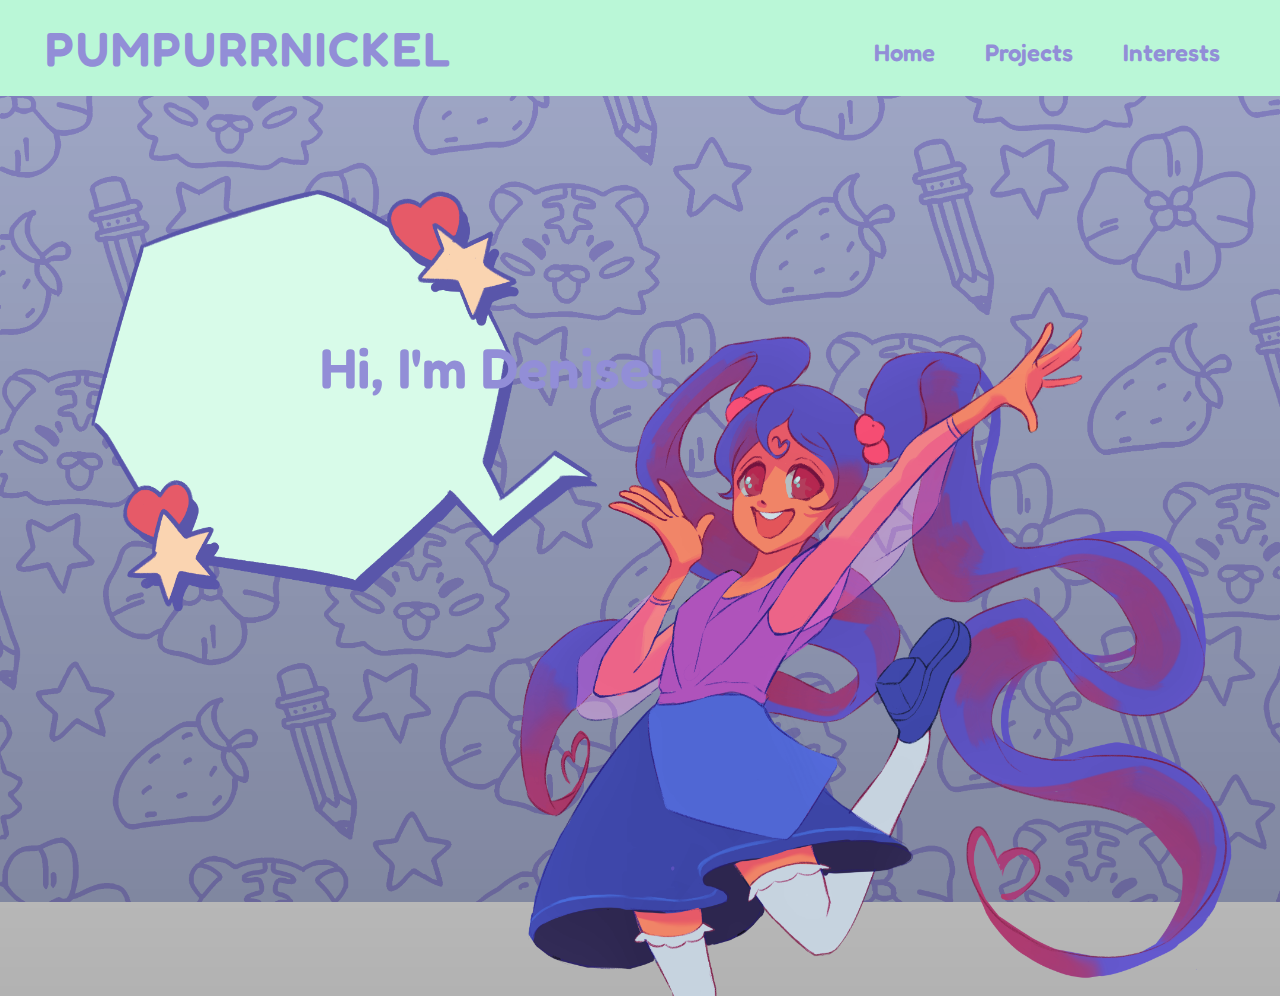
==== index.html @ 12d0510f "first commit" ====
<!DOCTYPE html>
<html lang="en">
<head>
    <meta charset="UTF-8">
    <meta http-equiv="X-UA-Compatible" content="IE=edge">
    <meta name="viewport" content="width=device-width, initial-scale=1.0">
    <title>Pumpurrnickel</title>
    <link rel="stylesheet" href="indexstyle.css">
</head>

<body>
    <header>
        <nav class="navbar">
            <div class="container">
                <a href="index.html" class="logo">Pumpurrnickel</a>
                <ul class="navbar-nav">
                    <li><a href="#">Home</a></li>
                    <li><a href="#">Projects</a></li>
                    <li><a href="#">Interests</a></li>
                </ul>
            </div>
        </nav>
        <div class="banner">
            <div class="container">
                <img src="images/index/Welcome.png">
                <div class="welcome_message">
                    <h3>Hi, I'm Denise!</h3>
                </div>
            </div>
        </div>
    </header>

    <section class="bio" id="bio">

    </section>
</body>
</html>
---- indexstyle.css ----
@import url('https://fonts.googleapis.com/css2?family=Montserrat:wght@100&family=Playfair+Display:wght@800;900&display=swap');
@import url('https://fonts.googleapis.com/css2?family=Fredoka:wght@600&family=Montserrat:wght@100&family=Playfair+Display:wght@800;900&display=swap');

:root{
    --Mont: "Montserrat", serif;
    --Fred: "Fredoka", sans-serif;
    --Wisteria: #928ED7;
}

*{
    padding: 0;
    margin: 0;
    font-family: var(--Mont);
    box-sizing: border-box;
}

.container{
    max-width: 1320px;
    margin: 0 auto;
    padding: 0 1.6rem;
    display: flex;
    justify-content: space-between;
}

.container ul{
    display: flex;
    justify-content: center;
    align-items: center;
}

.container ul li{
    list-style: none;
    margin-left: 20px;
}

.container ul li a{
    text-decoration: none;
    padding: 6px 15px;
    color: var(--Wisteria);
    font-family: var(--Fred);
    font-weight: 600;
    font-size: 24px;
}

header{
    min-height: 100vh;
    background: linear-gradient(rgba(0, 0, 0, 0.1), rgba(0, 0, 0, 0.3)), url(images/index/Portfolio_Pattern.png) center/ cover no-repeat fixed;
    display: flex;
    flex-direction: column;
    justify-content: stretch;
}

.navbar{
    background: #BAF7D7;
    padding: 1.2rem;
}

.navbar-nav{
    padding: 0.8rem 0 0.2rem 0;
    text-align: center;
}


.logo{
    color:var(--Wisteria);
    font-size: 3rem;
    display: block;
    text-align: center;
    text-decoration: none;
    font-family:var(--Fred);
    font-weight: 600;
    letter-spacing: 2px;
    text-transform: uppercase;
}

.banner{
    flex: 1;
    display: flex;
    align-items: center;
    justify-content: center;
    text-align: center;
    color: var(--Wisteria);
}

.banner img{
    height: 100vh;
    padding: 0;
    margin: 0%;
}

.welcome_message{
    position: absolute;
    top: 37%;
    left: 25%;
}

.welcome_message h3{
    font-family: var(--Fred);
    font-weight: 600;
    font-size: 56px;
    color: var(--Wisteria);
}
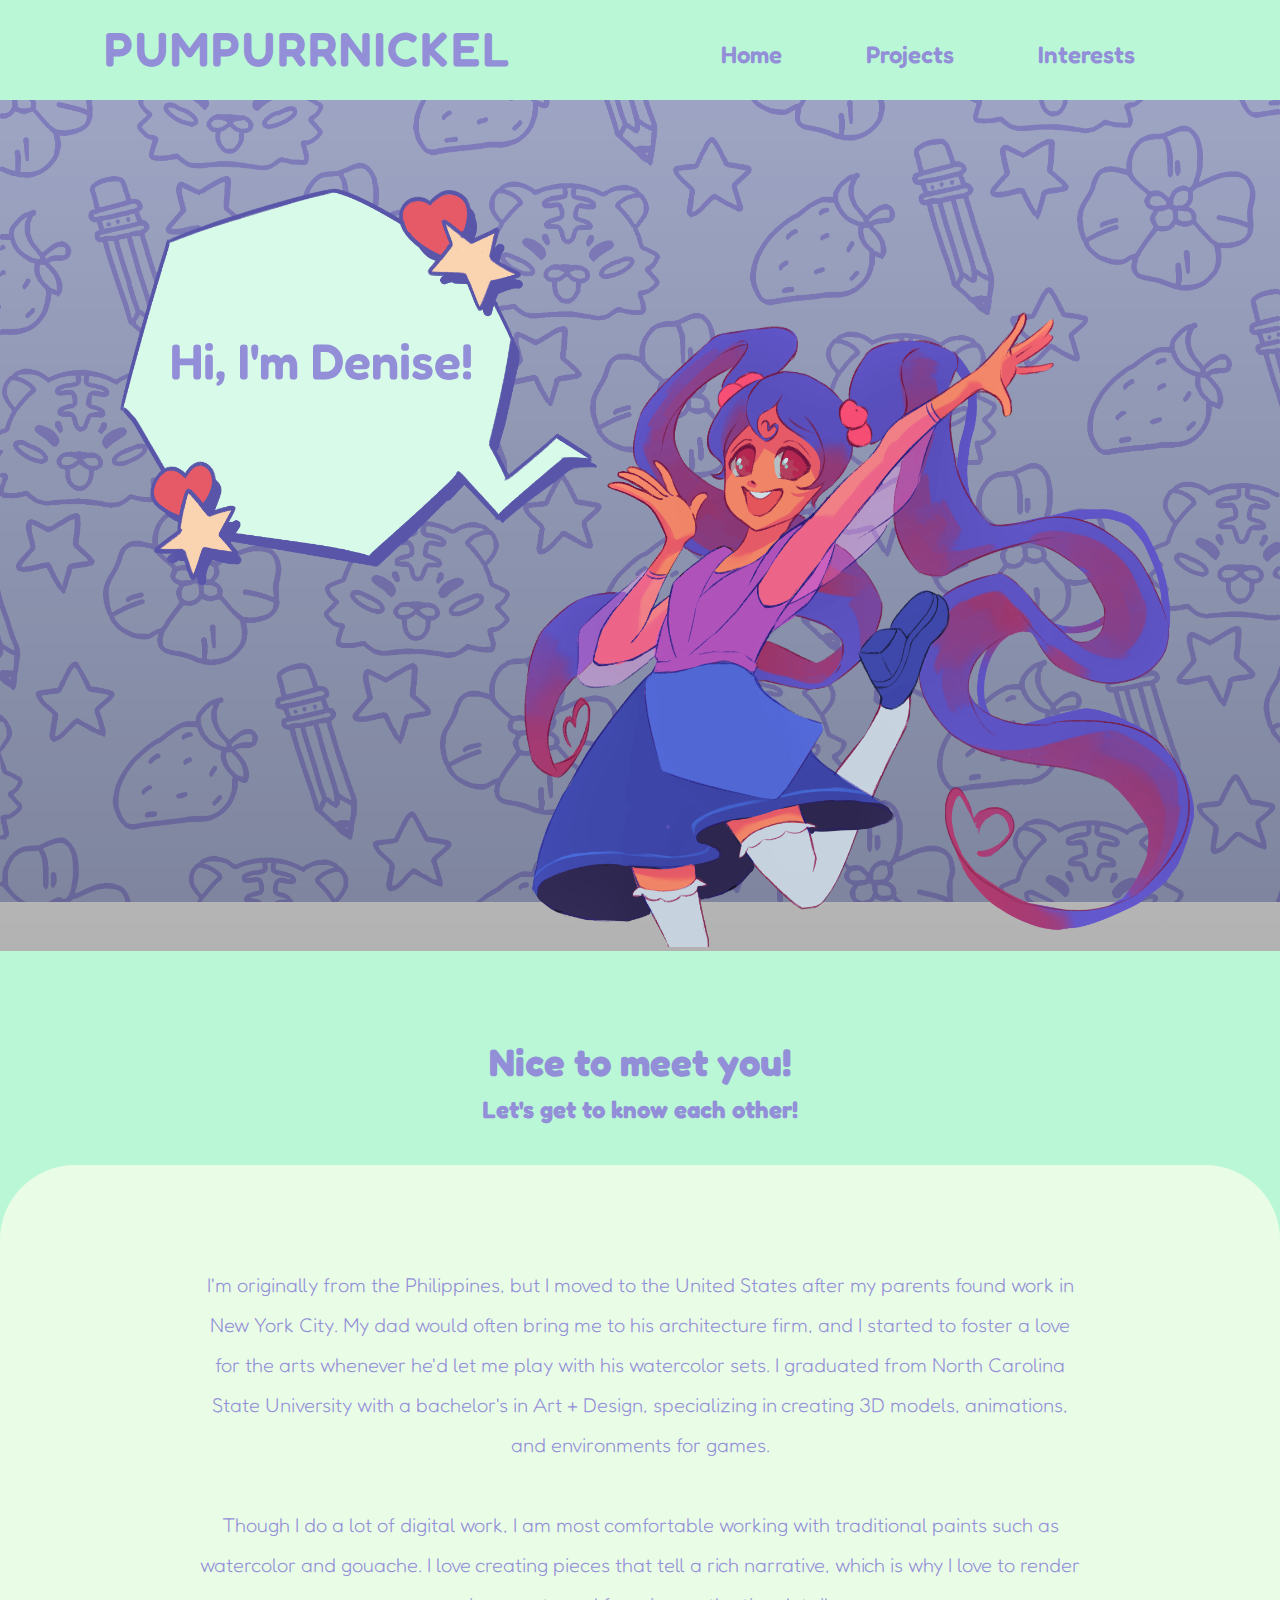
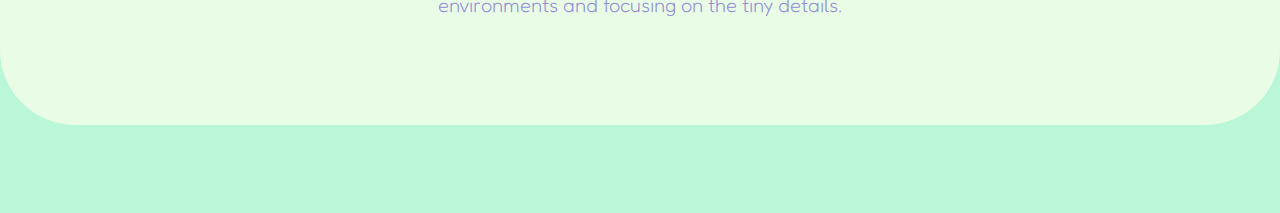
==== commit 43fe2242: "finished pages" ====
--- a/index.html
+++ b/index.html
@@ -1,37 +1,53 @@
 <!DOCTYPE html>
 <html lang="en">
-<head>
-    <meta charset="UTF-8">
-    <meta http-equiv="X-UA-Compatible" content="IE=edge">
-    <meta name="viewport" content="width=device-width, initial-scale=1.0">
+  <head>
+    <meta charset="UTF-8" />
+    <meta http-equiv="X-UA-Compatible" content="IE=edge" />
+    <meta name="viewport" content="width=device-width, initial-scale=1.0" />
     <title>Pumpurrnickel</title>
-    <link rel="stylesheet" href="indexstyle.css">
-</head>
+    <link rel="stylesheet" href="indexstyle.css" />
+  </head>
 
-<body>
+  <body>
     <header>
-        <nav class="navbar">
-            <div class="container">
-                <a href="index.html" class="logo">Pumpurrnickel</a>
-                <ul class="navbar-nav">
-                    <li><a href="#">Home</a></li>
-                    <li><a href="#">Projects</a></li>
-                    <li><a href="#">Interests</a></li>
-                </ul>
-            </div>
-        </nav>
-        <div class="banner">
-            <div class="container">
-                <img src="images/index/Welcome.png">
-                <div class="welcome_message">
-                    <h3>Hi, I'm Denise!</h3>
-                </div>
-            </div>
+      <nav class="navbar">
+        <a href="index.html" class="logo">Pumpurrnickel</a>
+        <ul class="navbar-nav">
+          <li><a href="index.html">Home</a></li>
+          <li><a href="projects.html">Projects</a></li>
+          <li><a href="interests.html">Interests</a></li>
+        </ul>
+      </nav>
+      <div class="banner">
+        <div class="welcome_message">
+          <h3>Hi, I'm Denise!</h3>
+          <img src="images/index/Welcome.png" alt="Decorative drawing of a girl giving greetings"/>
         </div>
+      </div>
     </header>
 
     <section class="bio" id="bio">
-
+      <div class="title">
+        <h1>Nice to meet you!</h1>
+        <h2>Let's get to know each other!</h2>
+      </div>
+      <div class="blog">
+        <p>
+          I'm originally from the Philippines, but I moved to the United States
+          after my parents found work in New York City. My dad would often bring
+          me to his architecture firm, and I started to foster a love for the
+          arts whenever he'd let me play with his watercolor sets. I graduated
+          from North Carolina State University with a bachelor's in Art +
+          Design, specializing in creating 3D models, animations, and
+          environments for games.
+          <br />
+          <br />
+          Though I do a lot of digital work, I am most comfortable working with
+          traditional paints such as watercolor and gouache. I love creating pieces
+          that tell a rich narrative, which is why I love to render environments and
+          focusing on the tiny details.
+        </p>
+      </div>
     </section>
-</body>
-</html>+  </body>
+</html>
--- a/indexstyle.css
+++ b/indexstyle.css
@@ -5,35 +5,34 @@
     --Mont: "Montserrat", serif;
     --Fred: "Fredoka", sans-serif;
     --Wisteria: #928ED7;
+    --Mint: #BAF7D7;
+    --Honeydew: #E9FCE6;
 }
 
 *{
     padding: 0;
     margin: 0;
-    font-family: var(--Mont);
+    font-family: var(--Fred);
     box-sizing: border-box;
 }
 
+/* Header design section for index page */
+
 .container{
-    max-width: 1320px;
-    margin: 0 auto;
     padding: 0 1.6rem;
     display: flex;
     justify-content: space-between;
 }
 
-.container ul{
+ul{
     display: flex;
-    justify-content: center;
+    width: 40%;
+    list-style: none;
+    justify-content: space-around;
     align-items: center;
 }
 
-.container ul li{
-    list-style: none;
-    margin-left: 20px;
-}
-
-.container ul li a{
+ul li a{
     text-decoration: none;
     padding: 6px 15px;
     color: var(--Wisteria);
@@ -43,15 +42,17 @@
 }
 
 header{
-    min-height: 100vh;
+    min-height: 80vh;
     background: linear-gradient(rgba(0, 0, 0, 0.1), rgba(0, 0, 0, 0.3)), url(images/index/Portfolio_Pattern.png) center/ cover no-repeat fixed;
     display: flex;
     flex-direction: column;
-    justify-content: stretch;
 }
 
 .navbar{
-    background: #BAF7D7;
+    display: flex;
+    height: 100px;
+    justify-content: space-around;
+    background: var(--Mint);
     padding: 1.2rem;
 }
 
@@ -60,12 +61,10 @@
     text-align: center;
 }
 
-
 .logo{
     color:var(--Wisteria);
     font-size: 3rem;
     display: block;
-    text-align: center;
     text-decoration: none;
     font-family:var(--Fred);
     font-weight: 600;
@@ -74,29 +73,79 @@
 }
 
 .banner{
-    flex: 1;
+    /* flex: 1; */
     display: flex;
-    align-items: center;
+    /* align-items: center; */
     justify-content: center;
-    text-align: center;
     color: var(--Wisteria);
 }
 
 .banner img{
-    height: 100vh;
-    padding: 0;
-    margin: 0%;
+    /* position: absolute; */
+    width: 1200px;
+    /* padding: 0;
+    margin: 0%; */
 }
 
 .welcome_message{
-    position: absolute;
-    top: 37%;
-    left: 25%;
+    position: relative;
+    /* top: 37%;
+    left: 25%; */
 }
 
 .welcome_message h3{
     font-family: var(--Fred);
     font-weight: 600;
-    font-size: 56px;
+    font-size: 50px;
     color: var(--Wisteria);
+    position: absolute;
+    z-index: 1;
+    top: 230px;
+    left: 130px;
 }
+
+/* Paragraph design section */
+
+
+.bio{
+    padding: 4.5rem 0;
+    background-color: var(--Mint);
+    justify-items: center;
+    flex-direction: column;
+}
+
+.title{
+    text-align: center;
+    padding: 1rem 0;
+    color:var(--Wisteria)
+}
+
+.title h1{
+    font-family: var(--Fred);
+    font-size: 2.4rem;
+}
+
+.title h2{
+    padding: 0.6rem 0;
+}
+
+.blog{
+    display:block;
+    margin-block-start: 1em;
+    margin-block-end: 1em;
+    margin-inline-start: 0;
+    margin-inline-end: 0;
+    text-align: center;
+    border-style: none;
+    border-radius: 75px;
+    background-color: var(--Honeydew);
+}
+
+.blog p{
+    margin:0 200px;
+    line-height: 40px;
+    font-size: 20px;
+    padding: 100px 0;
+    color: var(--Wisteria);
+    font-weight: 100;
+}
